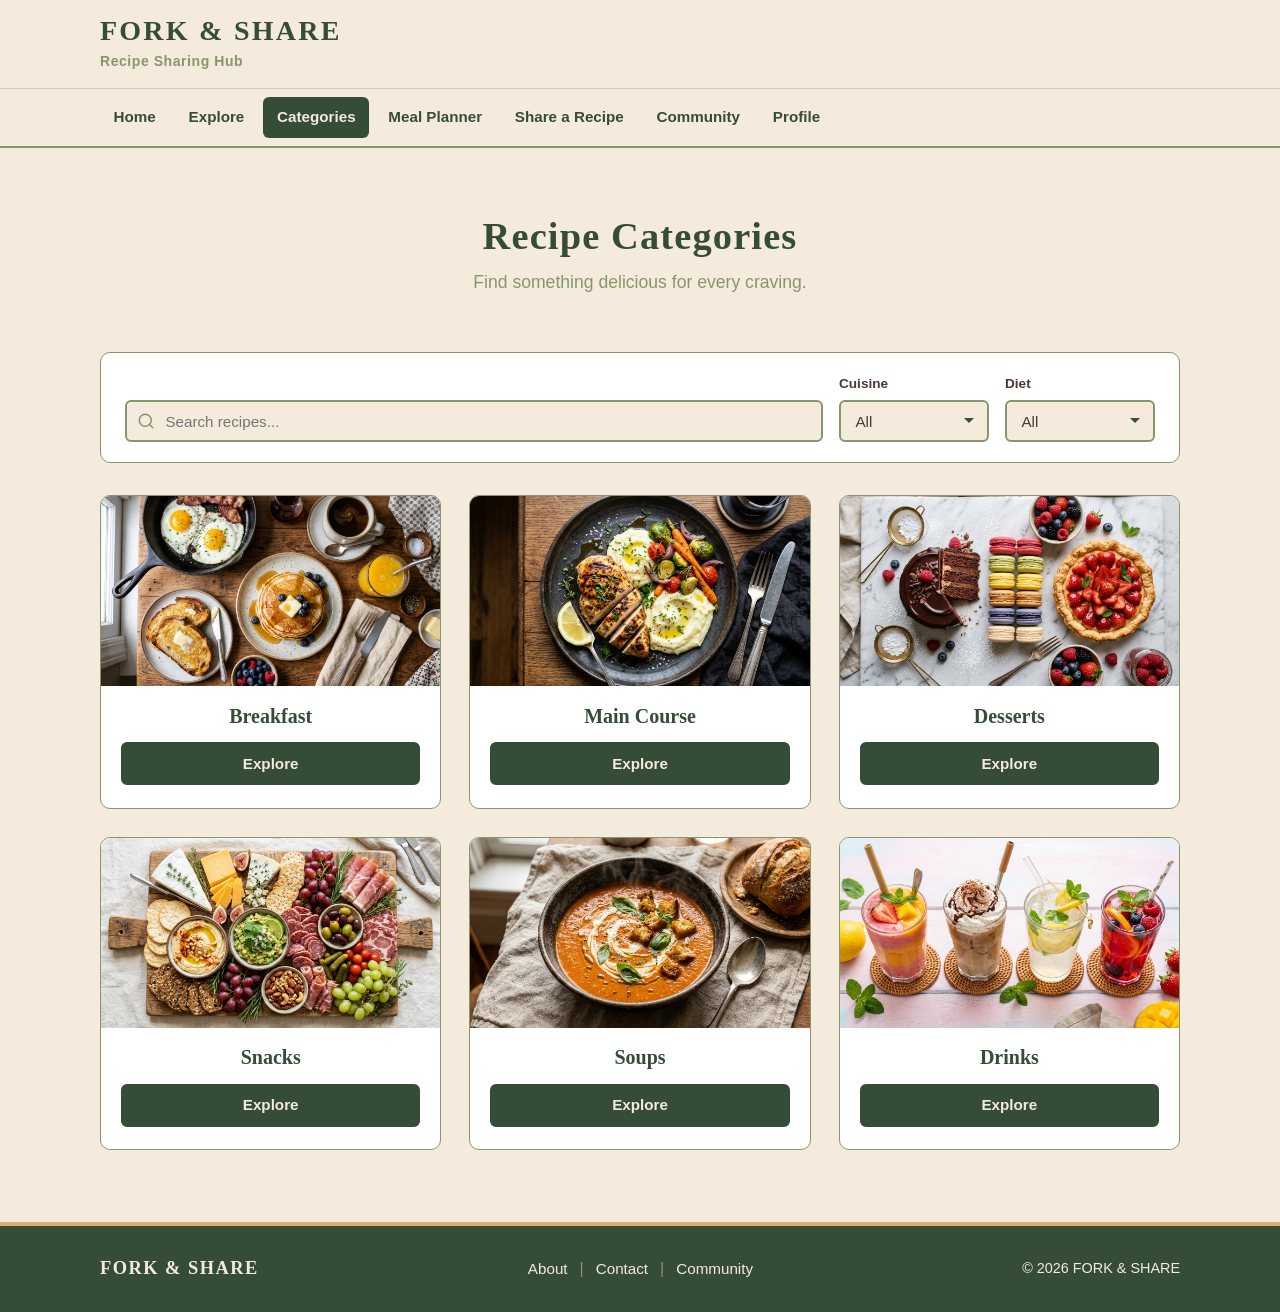
==== pages/recipe-categories.html @ 4fcce30d "Complete Recipe Categories page with images and functionality" ====
<!DOCTYPE html>
<html lang="en">
<head>
  <meta charset="UTF-8">
  <meta name="viewport" content="width=device-width, initial-scale=1.0">

  <!-- SEO: Page title shown in the browser tab -->
  <title>Recipe Categories | FORK &amp; SHARE</title>
  <meta name="description" content="Browse all recipe categories on FORK &amp; SHARE — from breakfast and main courses to desserts, snacks, soups and drinks. Find something delicious for every craving.">

  <!-- 1. Shared stylesheet (goes up one level from pages/ to the project root) -->
  <link rel="stylesheet" href="../css/style.css">

  <!-- 2. Page-specific stylesheet for Recipe Categories only -->
  <link rel="stylesheet" href="../css/recipe-categories.css">
</head>
<body>

  <!-- =====================================================================
       SHARED DESIGN 1 + 2: Brand Header & Responsive Primary Navigation
       Copied from the shared design guide template (pages/ version).
       "Categories" link is marked as the active page.
       ===================================================================== -->
  <header class="site-header">
    <div class="container header-inner">

      <!-- Brand logo — clicking it goes back to the home page -->
      <a class="brand-logo" href="../index.html">
        <span class="brand-name">FORK &amp; SHARE</span>
        <span class="brand-tagline">Recipe Sharing Hub</span>
      </a>

      <!-- Mobile hamburger button — controlled by js/shared.js -->
      <button
        type="button"
        class="nav-toggle"
        data-nav-toggle
        aria-controls="primary-nav"
        aria-expanded="false"
        aria-label="Open navigation menu"
      >
        <span class="hamburger-line" aria-hidden="true"></span>
        <span class="hamburger-line" aria-hidden="true"></span>
        <span class="hamburger-line" aria-hidden="true"></span>
      </button>
    </div>

    <!-- Primary navigation — data-nav-menu attribute is required by shared.js -->
    <nav class="site-nav" aria-label="Primary Navigation">
      <div class="container">
        <ul id="primary-nav" class="nav-list" data-nav-menu>
          <li><a class="nav-link" href="../index.html">Home</a></li>
          <li><a class="nav-link" href="explore.html">Explore</a></li>
          <!-- "Categories" is the current page — is-active and aria-current mark it -->
          <li><a class="nav-link is-active" href="recipe-categories.html" aria-current="page">Categories</a></li>
          <li><a class="nav-link" href="meal-planner.html">Meal Planner</a></li>
          <li><a class="nav-link" href="share-recipe.html">Share a Recipe</a></li>
          <li><a class="nav-link" href="community.html">Community</a></li>
          <li><a class="nav-link" href="profile.html">Profile</a></li>
        </ul>
      </div>
    </nav>
  </header>


  <!-- =====================================================================
       MAIN PAGE CONTENT
       ===================================================================== -->
  <main class="site-main">
    <div class="container">

      <!-- ------------------------------------------------------------------
           SECTION A: Page Heading
           Centred heading and subtitle as shown in the prototype.
           ------------------------------------------------------------------ -->
      <section class="section categories-hero">
        <h1 class="categories-heading">Recipe Categories</h1>
        <p class="categories-subtitle">Find something delicious for every craving.</p>
      </section>


      <!-- ------------------------------------------------------------------
           SECTION B: Search Bar and Filters
           Search input + two dropdowns, side by side on desktop.
           ------------------------------------------------------------------ -->
      <section class="section categories-controls" aria-label="Search and filter recipes">

        <!-- Search bar -->
        <div class="control-group">
          <label for="category-search" class="sr-only">Search recipes</label>
          <div class="search-wrapper">
            <!-- Search icon (inline SVG — no external library needed) -->
            <svg class="search-icon" aria-hidden="true" xmlns="http://www.w3.org/2000/svg" viewBox="0 0 24 24" fill="none" stroke="currentColor" stroke-width="2" stroke-linecap="round" stroke-linejoin="round">
              <circle cx="11" cy="11" r="8"></circle>
              <line x1="21" y1="21" x2="16.65" y2="16.65"></line>
            </svg>
            <input
              type="search"
              id="category-search"
              class="search-input"
              placeholder="Search recipes..."
              aria-label="Search recipe categories"
            >
          </div>
        </div>

        <!-- Cuisine filter dropdown -->
        <div class="control-group">
          <label for="cuisine-filter" class="filter-label">Cuisine</label>
          <select id="cuisine-filter" class="filter-select" aria-label="Filter by cuisine">
            <option value="all">All</option>
            <option value="italian">Italian</option>
            <option value="asian">Asian</option>
            <option value="mexican">Mexican</option>
            <option value="american">American</option>
            <option value="mediterranean">Mediterranean</option>
            <option value="indian">Indian</option>
            <option value="pakistani">Pakistani</option>
          </select>
        </div>

        <!-- Diet filter dropdown -->
        <div class="control-group">
          <label for="diet-filter" class="filter-label">Diet</label>
          <select id="diet-filter" class="filter-select" aria-label="Filter by diet">
            <option value="all">All</option>
            <option value="vegetarian">Vegetarian</option>
            <option value="vegan">Vegan</option>
            <option value="gluten-free">Gluten-Free</option>
            <option value="dairy-free">Dairy-Free</option>
            <option value="keto">Keto</option>
            <option value="high-protein">High Protein</option>
          </select>
        </div>

      </section>


      <!-- ------------------------------------------------------------------
           SECTION C: Category Cards Grid
           Six cards, 3 per row on desktop, 2 per row on mobile.
           Cards are generated by recipe-categories.js from the data array.
           The id="categories-grid" is what the JavaScript targets.
           ------------------------------------------------------------------ -->
      <section class="section" aria-label="Recipe category cards">

        <!-- The card grid — JavaScript fills this in -->
        <div id="categories-grid" class="categories-grid">
          <!-- Cards are injected here by recipe-categories.js -->
        </div>

        <!-- Empty state message — shown by JS when no cards match the filters -->
        <div id="no-results" class="no-results" hidden aria-live="polite">
          <span class="no-results-icon" aria-hidden="true">&#127869;</span>
          <p class="no-results-title">No categories found</p>
          <p class="no-results-text">Try a different search term or reset your filters.</p>
          <button type="button" id="reset-filters" class="btn btn-secondary">Reset Filters</button>
        </div>

      </section>

    </div><!-- /.container -->
  </main>


  <!-- =====================================================================
       SHARED DESIGN 3: Community Footer
       Copied from the shared design guide template (pages/ version).
       ===================================================================== -->
  <footer class="site-footer">
    <div class="container footer-inner">
      <span class="footer-brand">FORK &amp; SHARE</span>

      <ul class="footer-links" aria-label="Footer Navigation">
        <!-- Do not create separate About or Contact pages (per shared guide) -->
        <li><a class="footer-link" href="../index.html#about">About</a></li>
        <li><a class="footer-link" href="../index.html#contact">Contact</a></li>
        <li><a class="footer-link" href="community.html">Community</a></li>
      </ul>

      <p class="footer-copy">&copy; 2026 FORK &amp; SHARE</p>
    </div>
  </footer>


  <!-- =====================================================================
       SCRIPTS
       shared.js must come first (handles hamburger nav on all pages).
       recipe-categories.js comes after (handles this page only).
       defer means both scripts run after the HTML is fully loaded.
       ===================================================================== -->
  <script src="../js/shared.js" defer></script>
  <script src="../js/recipe-categories.js" defer></script>

</body>
</html>
---- css/style.css ----
/* ==========================================================================
   FORK & SHARE — Shared Stylesheet
   Common foundation for all pages in the Recipe Sharing Hub.
   ========================================================================== */

/* --------------------------------------------------------------------------
   1. Colour Palette & Design Tokens
   -------------------------------------------------------------------------- */
:root {
  /* Agreed Project Colour Palette */
  --cream: #F5EBDD;
  --forest-green: #354C37;
  --sage-green: #87966D;
  --warm-peach: #DDAA79;
  --dark-brown: #493A30;

  /* Common Typography & Layout Tokens */
  --font-heading: Georgia, "Times New Roman", serif;
  --font-body: "Segoe UI", Tahoma, Geneva, Verdana, sans-serif;
  --container-width: 1120px;
  --radius-sm: 6px;
  --radius-md: 10px;
  --border-subtle: rgba(73, 58, 48, 0.18);
  --transition-fast: 0.2s ease;
}

/* --------------------------------------------------------------------------
   2. Base Reset, Fonts & Page Background
   -------------------------------------------------------------------------- */
*,
*::before,
*::after {
  box-sizing: border-box;
}

html {
  scroll-behavior: smooth;
}

body {
  margin: 0;
  min-height: 100vh;
  display: flex;
  flex-direction: column;
  background-color: var(--cream);
  color: var(--dark-brown);
  font-family: var(--font-body);
  font-size: 1rem;
  line-height: 1.6;
}

img {
  max-width: 100%;
  height: auto;
  display: block;
}

h1,
h2,
h3,
h4,
h5,
h6 {
  margin-top: 0;
  font-family: var(--font-heading);
  color: var(--forest-green);
  line-height: 1.25;
}

p {
  margin-top: 0;
}

/* --------------------------------------------------------------------------
   3. Keyboard Focus Styles (:focus-visible)
   Ensures clear, accessible keyboard navigation across all interactive items.
   -------------------------------------------------------------------------- */
:focus-visible {
  outline: 3px solid var(--forest-green);
  outline-offset: 2px;
}

/* High-contrast focus ring when inside dark forest-green containers */
.site-footer :focus-visible,
.btn-primary :focus-visible {
  outline: 3px solid var(--warm-peach);
  outline-offset: 2px;
}

/* --------------------------------------------------------------------------
   4. Common Layout & Spacing Utilities
   -------------------------------------------------------------------------- */
.container {
  width: 100%;
  max-width: var(--container-width);
  margin-inline: auto;
  padding-inline: 1.25rem;
}

/* Main page wrapper grows to keep the Community Footer at the bottom */
.site-main {
  flex: 1;
  padding-block: 2rem;
}

.section {
  margin-bottom: 2.5rem;
}

.section-title {
  font-size: 1.75rem;
  margin-bottom: 1rem;
  padding-bottom: 0.5rem;
  border-bottom: 2px solid var(--warm-peach);
}

/* Reusable content surface card */
.card {
  background-color: var(--cream);
  border: 1px solid var(--sage-green);
  border-radius: var(--radius-md);
  padding: 1.5rem;
}

/* Simple responsive grids for page sections */
.grid {
  display: grid;
  gap: 1.5rem;
}

.grid-2 {
  grid-template-columns: repeat(auto-fit, minmax(280px, 1fr));
}

.grid-3 {
  grid-template-columns: repeat(auto-fit, minmax(240px, 1fr));
}

/* Screen-reader only helper text */
.sr-only {
  position: absolute;
  width: 1px;
  height: 1px;
  padding: 0;
  margin: -1px;
  overflow: hidden;
  clip: rect(0, 0, 0, 0);
  white-space: nowrap;
  border: 0;
}

/* --------------------------------------------------------------------------
   5. Common Links & Buttons
   -------------------------------------------------------------------------- */
a {
  color: var(--forest-green);
  text-decoration-thickness: 1.5px;
  text-underline-offset: 3px;
  transition: color var(--transition-fast);
}

a:hover {
  color: var(--dark-brown);
}

.btn {
  display: inline-flex;
  align-items: center;
  justify-content: center;
  gap: 0.5rem;
  padding: 0.65rem 1.25rem;
  border: 2px solid transparent;
  border-radius: var(--radius-sm);
  font-family: var(--font-body);
  font-size: 0.95rem;
  font-weight: 600;
  line-height: 1.2;
  text-decoration: none;
  cursor: pointer;
  transition:
    background-color var(--transition-fast),
    color var(--transition-fast),
    border-color var(--transition-fast);
}

.btn-primary {
  background-color: var(--forest-green);
  color: var(--cream);
  border-color: var(--forest-green);
}

.btn-primary:hover {
  background-color: var(--dark-brown);
  border-color: var(--dark-brown);
  color: var(--cream);
}

.btn-secondary {
  background-color: var(--warm-peach);
  color: var(--dark-brown);
  border-color: var(--warm-peach);
}

.btn-secondary:hover {
  background-color: var(--sage-green);
  border-color: var(--sage-green);
  color: var(--cream);
}

.btn-outline {
  background-color: transparent;
  color: var(--forest-green);
  border-color: var(--forest-green);
}

.btn-outline:hover {
  background-color: var(--forest-green);
  color: var(--cream);
}

/* --------------------------------------------------------------------------
   6. Design 1: Brand Header
   Cream background (#F5EBDD) with Forest Green (#354C37) text-based branding.
   -------------------------------------------------------------------------- */
.site-header {
  background-color: var(--cream);
  color: var(--forest-green);
  border-bottom: 2px solid var(--sage-green);
}

.header-inner {
  display: flex;
  align-items: center;
  justify-content: space-between;
  gap: 1rem;
  padding-block: 1rem;
}

/* Simple text-based brand logo */
.brand-logo {
  display: inline-flex;
  flex-direction: column;
  text-decoration: none;
  color: var(--forest-green);
}

.brand-logo:hover {
  color: var(--forest-green);
}

.brand-name {
  font-family: var(--font-heading);
  font-size: 1.75rem;
  font-weight: 700;
  letter-spacing: 0.08em;
  text-transform: uppercase;
  color: var(--forest-green);
  line-height: 1.1;
}

.brand-tagline {
  font-family: var(--font-body);
  font-size: 0.875rem;
  font-weight: 600;
  letter-spacing: 0.04em;
  color: var(--sage-green);
  margin-top: 0.2rem;
}

/* --------------------------------------------------------------------------
   7. Design 2: Responsive Primary Navigation
   Desktop: horizontal navigation bar.
   Mobile: collapsible hamburger menu controlled by js/shared.js.
   -------------------------------------------------------------------------- */
.site-nav {
  background-color: var(--cream);
  border-top: 1px solid var(--border-subtle);
}

/* Hamburger button (hidden on desktop, shown on mobile) */
.nav-toggle {
  display: none;
  align-items: center;
  justify-content: center;
  flex-direction: column;
  gap: 5px;
  width: 44px;
  height: 44px;
  padding: 0.5rem;
  background-color: transparent;
  border: 2px solid var(--forest-green);
  border-radius: var(--radius-sm);
  cursor: pointer;
  transition: background-color var(--transition-fast);
}

.nav-toggle:hover {
  background-color: var(--warm-peach);
}

.hamburger-line {
  display: block;
  width: 22px;
  height: 2.5px;
  background-color: var(--forest-green);
  border-radius: 2px;
  transition: transform var(--transition-fast), opacity var(--transition-fast);
}

/* Animate hamburger lines into an X when menu is open */
.nav-toggle.is-open .hamburger-line:nth-child(1) {
  transform: translateY(7.5px) rotate(45deg);
}

.nav-toggle.is-open .hamburger-line:nth-child(2) {
  opacity: 0;
}

.nav-toggle.is-open .hamburger-line:nth-child(3) {
  transform: translateY(-7.5px) rotate(-45deg);
}

.nav-list {
  list-style: none;
  margin: 0;
  padding: 0.5rem 0;
  display: flex;
  flex-wrap: wrap;
  align-items: center;
  gap: 0.35rem;
}

.nav-link {
  display: inline-block;
  padding: 0.5rem 0.85rem;
  border-radius: var(--radius-sm);
  font-size: 0.95rem;
  font-weight: 600;
  color: var(--forest-green);
  text-decoration: none;
  transition:
    background-color var(--transition-fast),
    color var(--transition-fast);
}

.nav-link:hover {
  background-color: var(--warm-peach);
  color: var(--dark-brown);
}

/* Active page link highlight */
.nav-link.is-active,
.nav-link[aria-current="page"] {
  background-color: var(--forest-green);
  color: var(--cream);
}

/* --------------------------------------------------------------------------
   8. Design 3: Community Footer
   Forest Green (#354C37) background with Cream (#F5EBDD) text.
   -------------------------------------------------------------------------- */
.site-footer {
  background-color: var(--forest-green);
  color: var(--cream);
  padding-block: 1.75rem;
  border-top: 4px solid var(--warm-peach);
}

.footer-inner {
  display: flex;
  flex-wrap: wrap;
  align-items: center;
  justify-content: space-between;
  gap: 1rem;
}

.footer-brand {
  font-family: var(--font-heading);
  font-size: 1.15rem;
  font-weight: 700;
  letter-spacing: 0.08em;
  color: var(--cream);
}

.footer-links {
  list-style: none;
  margin: 0;
  padding: 0;
  display: flex;
  flex-wrap: wrap;
  align-items: center;
  gap: 0.75rem;
}

.footer-links li + li::before {
  content: "|";
  color: var(--sage-green);
  margin-right: 0.75rem;
}

.footer-link {
  color: var(--cream);
  font-size: 0.95rem;
  font-weight: 500;
  text-decoration: none;
}

.footer-link:hover {
  color: var(--warm-peach);
  text-decoration: underline;
}

.footer-copy {
  margin: 0;
  font-size: 0.9rem;
  color: var(--cream);
}

/* --------------------------------------------------------------------------
   9. Mobile Responsiveness
   -------------------------------------------------------------------------- */
@media (max-width: 768px) {
  .brand-name {
    font-size: 1.4rem;
  }

  .nav-toggle {
    display: inline-flex;
  }

  .site-nav {
    border-top: 0;
  }

  .nav-list {
    display: none;
    flex-direction: column;
    align-items: stretch;
    gap: 0.25rem;
    padding: 0.75rem 0 1rem;
    border-top: 1px solid var(--border-subtle);
  }

  /* Toggled by js/shared.js when hamburger button is clicked */
  .nav-list.is-open {
    display: flex;
  }

  .nav-link {
    display: block;
    width: 100%;
    padding: 0.65rem 0.9rem;
  }

  .footer-inner {
    flex-direction: column;
    text-align: center;
  }
}
---- css/recipe-categories.css ----
/* ==========================================================================
   Recipe Categories — Page-Specific Stylesheet
   File: css/recipe-categories.css
   
   This file styles ONLY the Recipe Categories page.
   It does NOT override or replace css/style.css.
   It uses the same CSS colour variables defined in style.css:
     --cream, --forest-green, --sage-green, --warm-peach, --dark-brown
   ========================================================================== */


/* --------------------------------------------------------------------------
   1. Page Hero (Heading & Subtitle)
   Centred layout matching the prototype.
   -------------------------------------------------------------------------- */
.categories-hero {
  text-align: center;
  padding-block: 2rem 1rem;
}

.categories-heading {
  font-size: 2.4rem;
  font-family: var(--font-heading);
  color: var(--forest-green);
  margin-bottom: 0.5rem;
  letter-spacing: 0.03em;
}

.categories-subtitle {
  font-size: 1.1rem;
  color: var(--sage-green);
  margin-bottom: 0;
  font-weight: 500;
}


/* --------------------------------------------------------------------------
   2. Search & Filter Controls Bar
   Horizontal row on desktop, stacks neatly on mobile.
   -------------------------------------------------------------------------- */
.categories-controls {
  display: flex;
  flex-wrap: wrap;          /* wraps to next line on small screens */
  align-items: flex-end;    /* align labels + inputs along the bottom */
  gap: 1rem;
  padding: 1.25rem 1.5rem;
  background-color: #fff;
  border: 1px solid var(--sage-green);
  border-radius: var(--radius-md);
  margin-bottom: 2rem;
}

/* Each label+input pair is a "control group" */
.control-group {
  display: flex;
  flex-direction: column;
  gap: 0.35rem;
}

/* The search input group grows to fill leftover space */
.control-group:first-child {
  flex: 1;
  min-width: 200px;
}

/* Filter dropdowns have a fixed minimum width */
.control-group:not(:first-child) {
  min-width: 150px;
}

.filter-label {
  font-size: 0.85rem;
  font-weight: 600;
  color: var(--dark-brown);
}

/* Search bar: icon + input side by side */
.search-wrapper {
  position: relative;
  display: flex;
  align-items: center;
}

.search-icon {
  position: absolute;
  left: 0.75rem;
  width: 18px;
  height: 18px;
  color: var(--sage-green);
  pointer-events: none;   /* so clicks pass through to the input */
}

.search-input {
  width: 100%;
  padding: 0.65rem 0.9rem 0.65rem 2.4rem;  /* left padding makes room for the icon */
  border: 2px solid var(--sage-green);
  border-radius: var(--radius-sm);
  font-family: var(--font-body);
  font-size: 0.95rem;
  color: var(--dark-brown);
  background-color: var(--cream);
  transition: border-color var(--transition-fast);
  /* Remove the default browser 'x' button on search inputs */
  -webkit-appearance: none;
}

.search-input:focus {
  outline: none;
  border-color: var(--forest-green);
}

/* Shared style for the cuisine and diet dropdowns */
.filter-select {
  padding: 0.65rem 2rem 0.65rem 0.9rem;
  border: 2px solid var(--sage-green);
  border-radius: var(--radius-sm);
  font-family: var(--font-body);
  font-size: 0.95rem;
  color: var(--dark-brown);
  background-color: var(--cream);
  cursor: pointer;
  /* Style the native dropdown arrow */
  appearance: none;
  -webkit-appearance: none;
  background-image: url("data:image/svg+xml,%3Csvg xmlns='http://www.w3.org/2000/svg' width='12' height='8' viewBox='0 0 12 8'%3E%3Cpath fill='%23354C37' d='M1 1l5 5 5-5'/%3E%3C/svg%3E");
  background-repeat: no-repeat;
  background-position: right 0.75rem center;
  transition: border-color var(--transition-fast);
}

.filter-select:focus {
  outline: none;
  border-color: var(--forest-green);
}


/* --------------------------------------------------------------------------
   3. Category Cards Grid
   Desktop: 3 columns | Mobile: 2 columns
   -------------------------------------------------------------------------- */
.categories-grid {
  display: grid;
  grid-template-columns: repeat(3, 1fr);  /* exactly 3 columns on desktop */
  gap: 1.75rem;
}

/* Each individual category card */
.category-card {
  background-color: #fff;
  border: 1px solid var(--sage-green);
  border-radius: var(--radius-md);
  overflow: hidden;             /* keeps the image inside the rounded corners */
  display: flex;
  flex-direction: column;
  transition: transform 0.22s ease, box-shadow 0.22s ease;
}

/* Lift the card slightly when the user hovers over it */
.category-card:hover {
  transform: translateY(-5px);
  box-shadow: 0 10px 28px rgba(53, 76, 55, 0.14);
}

/* Food image at the top of each card */
.category-card__image-wrapper {
  width: 100%;
  height: 190px;
  overflow: hidden;
  background-color: var(--cream);  /* fallback colour while image loads */
}

.category-card__image {
  width: 100%;
  height: 100%;
  object-fit: cover;              /* crop image to fill the box neatly */
  transition: transform 0.35s ease;
}

/* Zoom the image slightly on hover for a nice effect */
.category-card:hover .category-card__image {
  transform: scale(1.06);
}

/* Text and button below the image */
.category-card__body {
  padding: 1.1rem 1.25rem 1.4rem;
  display: flex;
  flex-direction: column;
  align-items: center;    /* centre the name and button */
  gap: 0.85rem;
  flex: 1;                /* pushes button to the bottom inside the card */
  text-align: center;
}

/* Category name, e.g. "Breakfast" */
.category-card__name {
  font-family: var(--font-heading);
  font-size: 1.25rem;
  font-weight: 700;
  color: var(--forest-green);
  margin: 0;
}

/* "Explore" button — uses the shared .btn style from style.css */
.category-card__btn {
  align-self: stretch;    /* button stretches full width of the card body */
}


/* --------------------------------------------------------------------------
   4. Empty / No-Results State
   Shown by JavaScript when search/filters return nothing.
   -------------------------------------------------------------------------- */
.no-results {
  display: flex;
  flex-direction: column;
  align-items: center;
  justify-content: center;
  text-align: center;
  padding: 3rem 1rem;
  gap: 0.75rem;
}

/* Ensure the HTML `hidden` attribute can override display:flex above */
.no-results[hidden] {
  display: none;
}

.no-results-icon {
  font-size: 3.5rem;
  line-height: 1;
}

.no-results-title {
  font-family: var(--font-heading);
  font-size: 1.5rem;
  color: var(--forest-green);
  margin: 0;
}

.no-results-text {
  color: var(--sage-green);
  margin: 0;
  font-size: 1rem;
}


/* --------------------------------------------------------------------------
   5. Mobile Responsive Rules
   -------------------------------------------------------------------------- */
@media (max-width: 768px) {

  /* Stack controls vertically on mobile */
  .categories-controls {
    flex-direction: column;
    padding: 1rem;
  }

  /* Every control takes full width on mobile */
  .control-group,
  .control-group:first-child,
  .control-group:not(:first-child) {
    min-width: 0;
    width: 100%;
  }

  .search-input,
  .filter-select {
    width: 100%;
  }

  /* Switch to 2 columns on mobile */
  .categories-grid {
    grid-template-columns: repeat(2, 1fr);
    gap: 1rem;
  }

  /* Slightly smaller heading on mobile */
  .categories-heading {
    font-size: 1.9rem;
  }

  /* Shorter image height on small screens */
  .category-card__image-wrapper {
    height: 140px;
  }

  /* Tighter card body padding on mobile */
  .category-card__body {
    padding: 0.85rem 0.9rem 1.1rem;
    gap: 0.65rem;
  }

  .category-card__name {
    font-size: 1.05rem;
  }
}

/* On very small screens (e.g. 360px phones), still show 2 columns */
@media (max-width: 400px) {
  .categories-grid {
    gap: 0.75rem;
  }

  .category-card__image-wrapper {
    height: 110px;
  }
}
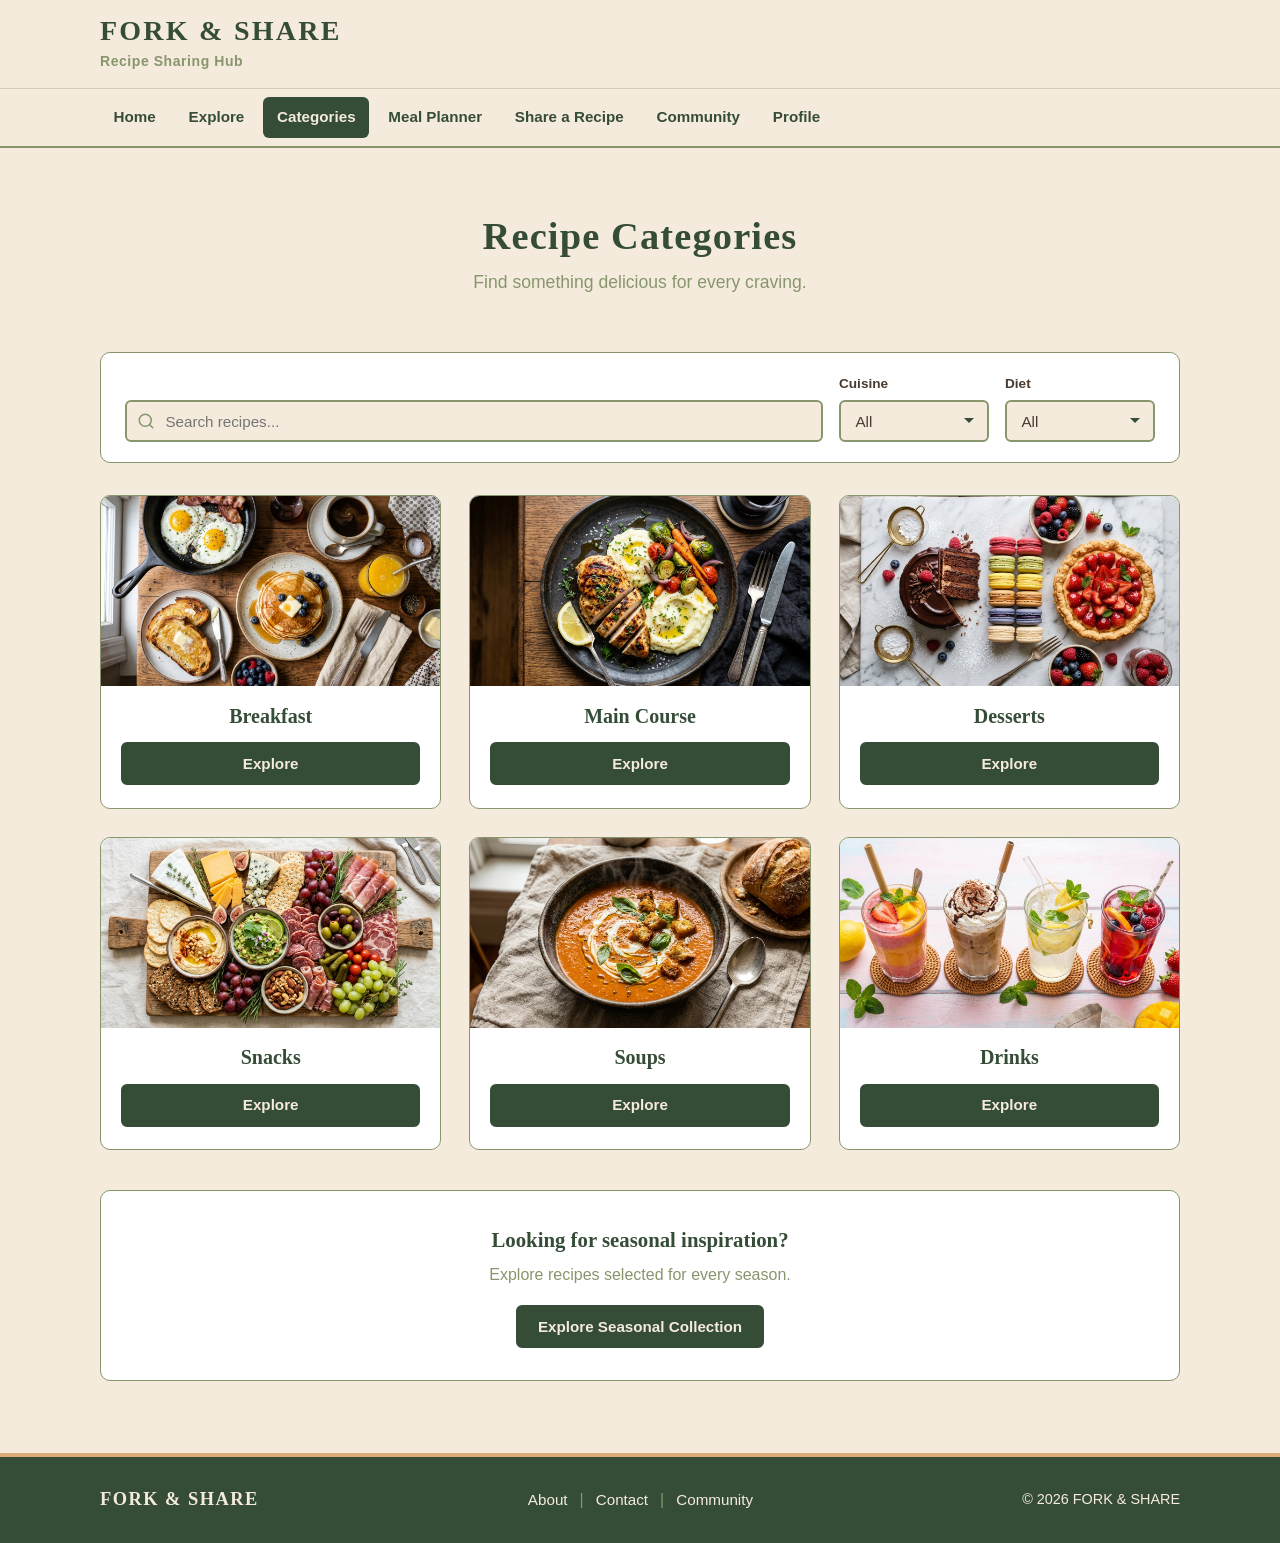
==== commit 051bebe6: "Connect Categories page to Seasonal Collection" ====
--- a/pages/recipe-categories.html
+++ b/pages/recipe-categories.html
@@ -159,6 +159,19 @@
 
       </section>
 
+
+      <!-- ------------------------------------------------------------------
+           SECTION D: Seasonal Collection Link
+           Small centred prompt linking to the Seasonal Collection page.
+           ------------------------------------------------------------------ -->
+      <section class="section categories-seasonal-cta" aria-label="Seasonal collection link">
+        <p class="seasonal-cta-heading">Looking for seasonal inspiration?</p>
+        <p class="seasonal-cta-text">Explore recipes selected for every season.</p>
+        <a class="btn btn-primary seasonal-cta-btn" href="seasonal-collection.html">
+          Explore Seasonal Collection
+        </a>
+      </section>
+
     </div><!-- /.container -->
   </main>
 
--- a/css/recipe-categories.css
+++ b/css/recipe-categories.css
@@ -246,7 +246,38 @@
 
 
 /* --------------------------------------------------------------------------
-   5. Mobile Responsive Rules
+   5. Seasonal Collection CTA
+   Small, attractive, centred prompt below the category cards.
+   -------------------------------------------------------------------------- */
+.categories-seasonal-cta {
+  text-align: center;
+  padding: 2rem 1.5rem;
+  background-color: #fff;
+  border: 1px solid var(--sage-green);
+  border-radius: var(--radius-md);
+}
+
+.seasonal-cta-heading {
+  font-family: var(--font-heading);
+  font-size: 1.3rem;
+  font-weight: 700;
+  color: var(--forest-green);
+  margin: 0 0 0.35rem;
+}
+
+.seasonal-cta-text {
+  font-size: 1rem;
+  color: var(--sage-green);
+  margin: 0 0 1.1rem;
+}
+
+.seasonal-cta-btn {
+  /* Uses shared .btn .btn-primary — no extra overrides needed */
+}
+
+
+/* --------------------------------------------------------------------------
+   6. Mobile Responsive Rules
    -------------------------------------------------------------------------- */
 @media (max-width: 768px) {
 
